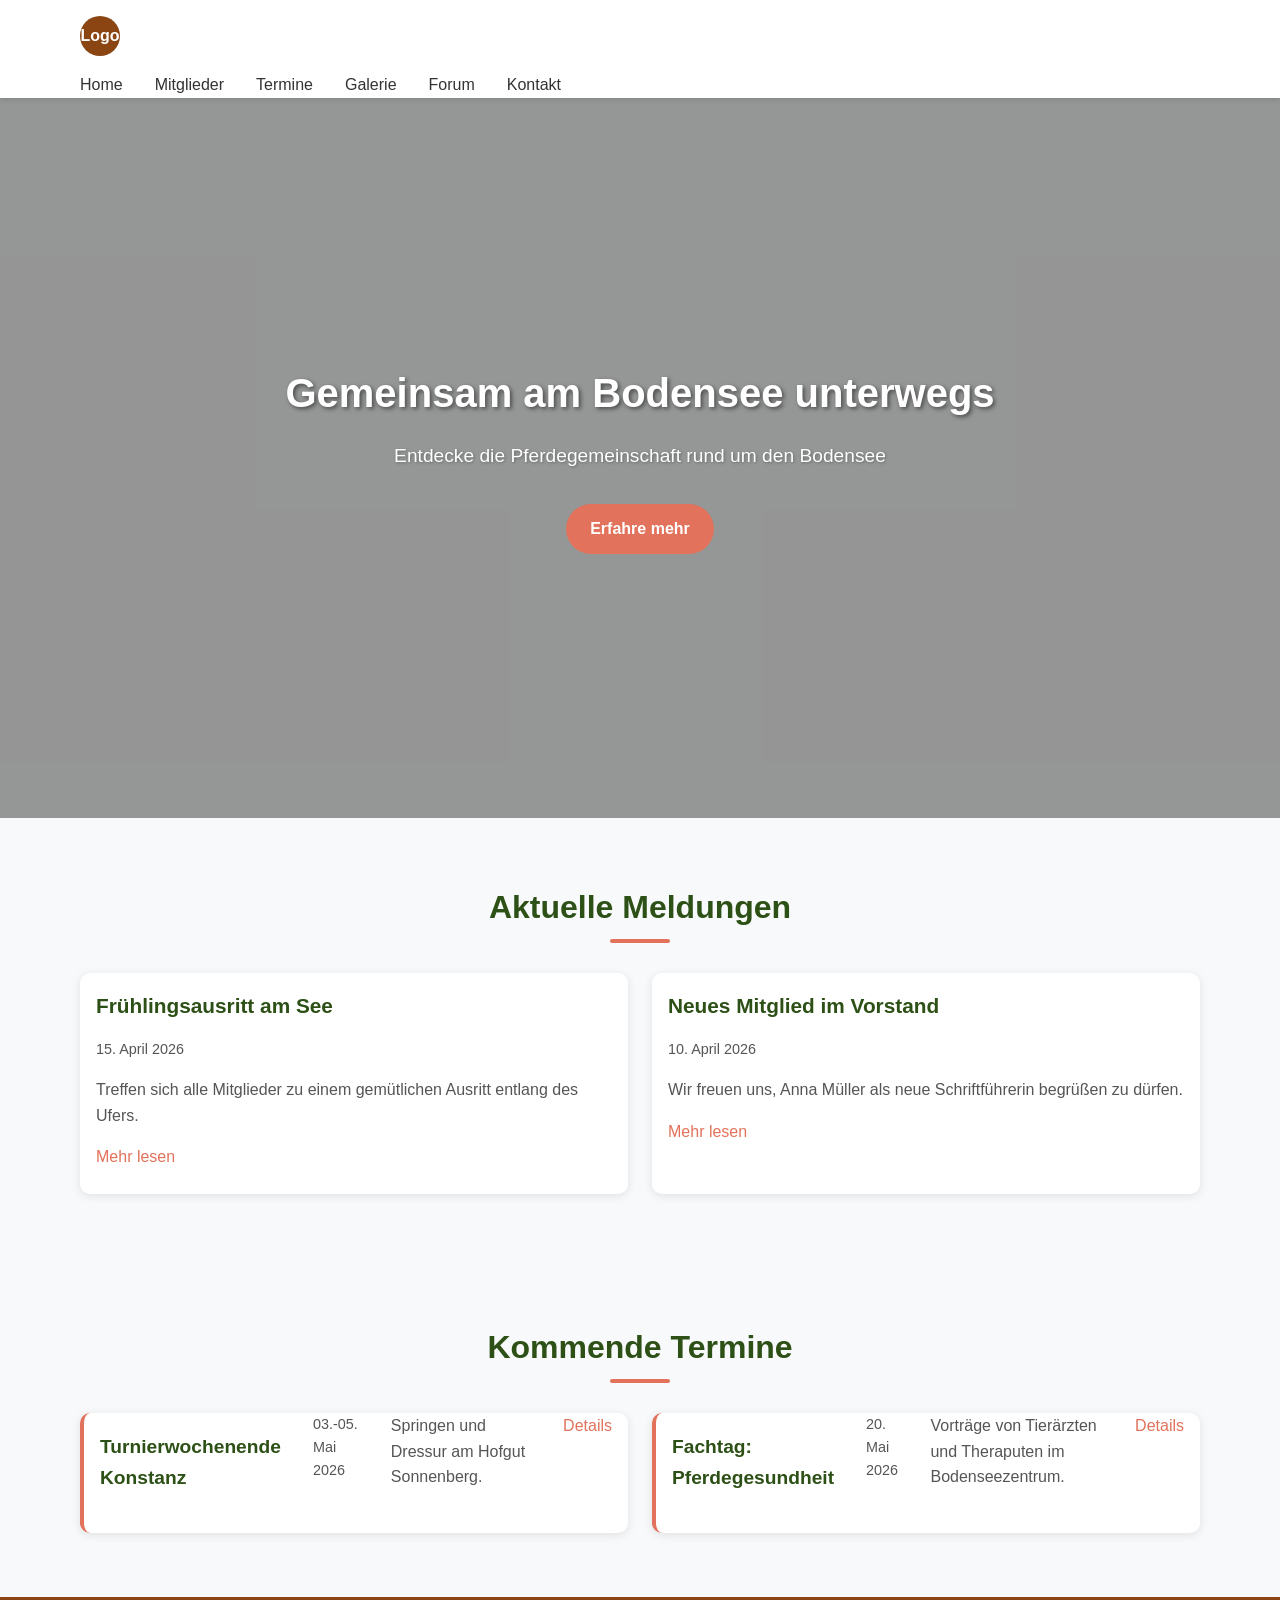
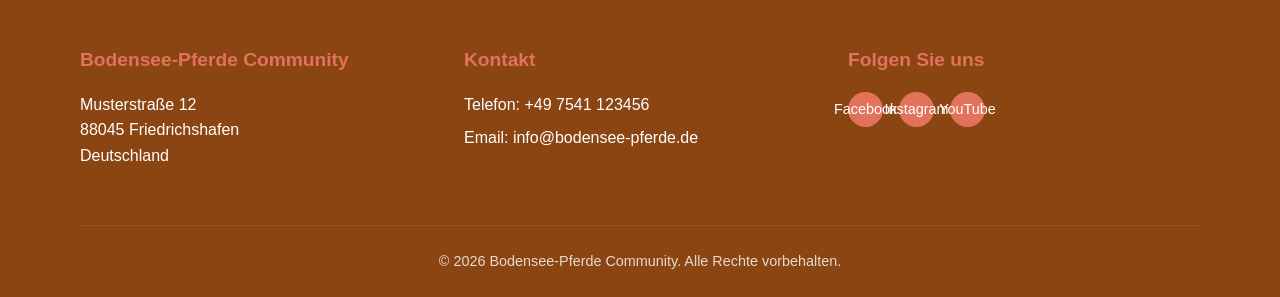
==== index.html @ fed8ab4e "Initial commit: Bodensee-Pferde Community Website" ====
<!DOCTYPE html>
<html lang="de">
<head>
    <meta charset="UTF-8">
    <meta name="viewport" content="width=device-width, initial-scale=1.0">
    <title>Bodensee-Pferde Community</title>
    <link rel="stylesheet" href="styles.css">
</head>
<body>
    <header>
        <div class="container">
            <div class="logo">
                <!-- Logo-Platzhalter -->
                <div class="logo-placeholder">Logo</div>
            </div>
            <nav class="navbar" id="navbar">
                <ul>
                    <li><a href="#">Home</a></li>
                    <li><a href="#">Mitglieder</a></li>
                    <li><a href="#">Termine</a></li>
                    <li><a href="#">Galerie</a></li>
                    <li><a href="#">Forum</a></li>
                    <li><a href="#">Kontakt</a></li>
                </ul>
            </nav>
            <button class="nav-toggle" id="nav-toggle" aria-label="Menü öffnen">
                <span class="hamburger"></span>
            </button>
        </div>
    </header>

    <section class="hero">
        <div class="hero-content">
            <h1>Gemeinsam am Bodensee unterwegs</h1>
            <p>Entdecke die Pferdegemeinschaft rund um den Bodensee</p>
            <a href="#" class="btn-primary">Erfahre mehr</a>
        </div>
    </section>

    <section class="news section">
        <div class="container">
            <h2>Aktuelle Meldungen</h2>
            <div class="news-grid">
                <article class="news-card">
                    <h3>Frühlingsausritt am See</h3>
                    <p class="news-date">15. April 2026</p>
                    <p>Treffen sich alle Mitglieder zu einem gemütlichen Ausritt entlang des Ufers.</p>
                    <a href="#" class="btn-link">Mehr lesen</a>
                </article>
                <article class="news-card">
                    <h3>Neues Mitglied im Vorstand</h3>
                    <p class="news-date">10. April 2026</p>
                    <p>Wir freuen uns, Anna Müller als neue Schriftführerin begrüßen zu dürfen.</p>
                    <a href="#" class="btn-link">Mehr lesen</a>
                </article>
            </div>
        </div>
    </section>

    <section class="events section">
        <div class="container">
            <h2>Kommende Termine</h2>
            <div class="events-grid">
                <article class="event-card">
                    <h3>Turnierwochenende Konstanz</h3>
                    <p class="event-date">03.-05. Mai 2026</p>
                    <p>Springen und Dressur am Hofgut Sonnenberg.</p>
                    <a href="#" class="btn-link">Details</a>
                </article>
                <article class="event-card">
                    <h3>Fachtag: Pferdegesundheit</h3>
                    <p class="event-date">20. Mai 2026</p>
                    <p>Vorträge von Tierärzten und Theraputen im Bodenseezentrum.</p>
                    <a href="#" class="btn-link">Details</a>
                </article>
            </div>
        </div>
    </section>

    <footer>
        <div class="container">
            <div class="footer-content">
                <div class="footer-info">
                    <h3>Bodensee-Pferde Community</h3>
                    <p>Musterstraße 12<br>
                    88045 Friedrichshafen<br>
                    Deutschland</p>
                </div>
                <div class="footer-contact">
                    <h3>Kontakt</h3>
                    <p>Telefon: +49 7541 123456</p>
                    <p>Email: info@bodensee-pferde.de</p>
                </div>
                <div class="footer-social">
                    <h3>Folgen Sie uns</h3>
                    <!-- Platzhalter für Social Media Icons -->
                    <div class="social-icons">
                        <span>Facebook</span> <span>Instagram</span> <span>YouTube</span>
                    </div>
                </div>
            </div>
            <div class="footer-bottom">
                <p>&copy; 2026 Bodensee-Pferde Community. Alle Rechte vorbehalten.</p>
            </div>
        </div>
    </footer>

    <script src="script.js"></script>
</body>
</html>
---- styles.css ----
/* Modernes, responsives Design für Bodensee-Pferde Community */
/* Mobile-First Ansatz */
/* Farbpalette: Grün #2d5016, Braun #8B4513, Terrakotta #E2725B */

:root {
    --gruen: #2d5016;
    --braun: #8B4513;
    --terrakotta: #E2725B;
    --hell: #f8f9fa;
    --dunkel: #333;
    --weiss: #fff;
}

/* Basis-Styles */
* {
    margin: 0;
    padding: 0;
    box-sizing: border-box;
}

body {
    font-family: 'Segoe UI', Tahoma, Geneva, Verdana, sans-serif;
    line-height: 1.6;
    color: var(--dunkel);
    background-color: var(--hell);
}

.container {
    width: 90%;
    max-width: 1200px;
    margin: 0 auto;
    padding: 0 1rem;
}

/* Header und Navigation */
header {
    background-color: var(--weiss);
    box-shadow: 0 2px 5px rgba(0,0,0,0.1);
    position: sticky;
    top: 0;
    z-index: 1000;
}

.logo {
    display: flex;
    align-items: center;
    padding: 1rem 0;
}

.logo-placeholder {
    background-color: var(--braun);
    color: var(--weiss);
    width: 40px;
    height: 40px;
    display: flex;
    align-items: center;
    justify-content: center;
    font-weight: bold;
    border-radius: 50%;
}

.navbar ul {
    display: flex;
    list-style: none;
    gap: 2rem;
}

.navbar a {
    text-decoration: none;
    color: var(--dunkel);
    font-weight: 500;
    transition: color 0.3s;
}

.navbar a:hover {
    color: var(--terrakotta);
}

/* Mobile Navigation Toggle */
.nav-toggle {
    display: none;
    flex-direction: column;
    justify-content: space-between;
    width: 25px;
    height: 20px;
    background: transparent;
    border: none;
    cursor: pointer;
}

.hamburger,
.hamburger::before,
.hamburger::after {
    content: '';
    display: block;
    width: 100%;
    height: 3px;
    background-color: var(--dunkel);
    border-radius: 3px;
    transition: all 0.3s ease;
}

.hamburger::before {
    transform: translateY(-8px);
}

.hamburger::after {
    transform: translateY(5px);
}

/* Hero-Bereich */
.hero {
    background-image: url('https://via.placeholder.com/1200x400/8B4513/FFFFFF?text=Pferde+Hintergrundbild');
    background-size: cover;
    background-position: center;
    height: 80vh;
    display: flex;
    align-items: center;
    justify-content: center;
    text-align: center;
    color: var(--weiss);
    position: relative;
}

.hero::before {
    content: '';
    position: absolute;
    top: 0;
    left: 0;
    right: 0;
    bottom: 0;
    background: rgba(0,0,0,0.4);
}

.hero-content {
    position: relative;
    z-index: 1;
    max-width: 800px;
    padding: 0 1rem;
}

.hero h1 {
    font-size: 2.5rem;
    margin-bottom: 1rem;
    text-shadow: 2px 2px 4px rgba(0,0,0,0.5);
}

.hero p {
    font-size: 1.2rem;
    margin-bottom: 2rem;
    text-shadow: 1px 1px 3px rgba(0,0,0,0.3);
}

.btn-primary {
    display: inline-block;
    background-color: var(--terrakotta);
    color: var(--weiss);
    padding: 0.75rem 1.5rem;
    border-radius: 30px;
    text-decoration: none;
    font-weight: 600;
    transition: all 0.3s;
    border: none;
    cursor: pointer;
}

.btn-primary:hover {
    background-color: #d8634a;
    transform: translateY(-3px);
    box-shadow: 0 4px 8px rgba(0,0,0,0.2);
}

/* Sektionen */
.section {
    padding: 4rem 0;
}

.section h2 {
    text-align: center;
    margin-bottom: 2.5rem;
    color: var(--gruen);
    font-size: 2rem;
    position: relative;
}

.section h2::after {
    content: '';
    position: absolute;
    bottom: -10px;
    left: 50%;
    transform: translateX(-50%);
    width: 60px;
    height: 4px;
    background-color: var(--terrakotta);
    border-radius: 2px;
}

/* News-Bereich */
.news-grid {
    display: grid;
    grid-template-columns: repeat(auto-fit, minmax(280px, 1fr));
    gap: 1.5rem;
}

.news-card {
    background-color: var(--weiss);
    border-radius: 10px;
    overflow: hidden;
    box-shadow: 0 2px 10px rgba(0,0,0,0.1);
    transition: transform 0.3s, box-shadow 0.3s;
}

.news-card:hover {
    transform: translateY(-5px);
    box-shadow: 0 5px 15px rgba(0,0,0,0.15);
}

.news-card h3 {
    color: var(--gruen);
    margin: 1rem;
    font-size: 1.3rem;
}

.news-date {
    display: block;
    color: #666;
    margin: 0 1rem 0.5rem;
    font-size: 0.9rem;
}

.news-card p {
    margin: 0 1rem 1rem;
    color: #555;
}

.btn-link {
    display: inline-block;
    color: var(--terrakotta);
    text-decoration: none;
    font-weight: 500;
    margin: 0 1rem 1.5rem;
    transition: color 0.3s;
}

.btn-link:hover {
    color: var(--braun);
    text-decoration: underline;
}

/* Termine-Bereich */
.events-grid {
    display: grid;
    grid-template-columns: repeat(auto-fit, minmax(280px, 1fr));
    gap: 1.5rem;
}

.event-card {
    background-color: var(--weiss);
    border-left: 4px solid var(--terrakotta);
    border-radius: 0 8px 8px 0;
    overflow: hidden;
    box-shadow: 0 2px 10px rgba(0,0,0,0.1);
    transition: transform 0.3s, box-shadow 0.3s;
}

.event-card:hover {
    transform: translateY(-5px);
    box-shadow: 0 5px 15px rgba(0,0,0,0.15);
}

.event-card h3 {
    color: var(--gruen);
    margin: 1.2rem 1rem 0.5rem;
    font-size: 1.2rem;
}

.event-date {
    display: block;
    color: #666;
    margin: 0 1rem 0.5rem;
    font-size: 0.9rem;
    font-weight: 500;
}

.event-card p {
    margin: 0 1rem 1rem;
    color: #555;
}

/* Footer */
footer {
    background-color: var(--braun);
    color: var(--weiss);
}

.footer-content {
    display: grid;
    grid-template-columns: repeat(auto-fit, minmax(250px, 1fr));
    gap: 2rem;
    padding: 3rem 0;
}

.footer-info h3,
.footer-contact h3,
.footer-social h3 {
    margin-bottom: 1rem;
    color: var(--terrakotta);
    font-size: 1.2rem;
}

.footer-info p {
    margin-bottom: 0.5rem;
    line-height: 1.6;
}

.footer-contact p {
    margin-bottom: 0.5rem;
}

.social-icons {
    display: flex;
    gap: 1rem;
    margin-top: 1rem;
}

.social-icons span {
    background-color: var(--terrakotta);
    color: var(--weiss);
    width: 35px;
    height: 35px;
    display: flex;
    align-items: center;
    justify-content: center;
    border-radius: 50%;
    font-size: 0.9rem;
    cursor: pointer;
    transition: background-color 0.3s;
}

.social-icons span:hover {
    background-color: #d8634a;
}

.footer-bottom {
    text-align: center;
    padding: 1.5rem 0;
    border-top: 1px solid rgba(255,255,255,0.1);
    font-size: 0.9rem;
    opacity: 0.8;
}

/* Tabs */
.tabs {
    display: flex;
    margin-bottom: 2rem;
    border-bottom: 1px solid #eee;
}

.tab-btn {
    background: none;
    border: none;
    padding: 0.75rem 1.5rem;
    cursor: pointer;
    font-size: 1rem;
    font-weight: 500;
    color: #666;
    border-bottom: 2px solid transparent;
    transition: all 0.3s;
}

.tab-btn.active {
    color: var(--gruen);
    border-bottom-color: var(--terrakotta);
}

.tab-btn:hover:not(.active) {
    color: var(--terrakotta);
}

.tab-pane {
    display: none;
}

.tab-pane.active {
    display: block;
}

/* Auth Forms */
.auth-form {
    max-width: 400px;
    margin: 0 auto;
}

.form-group {
    margin-bottom: 1.5rem;
}

.form-group label {
    display: block;
    margin-bottom: 0.5rem;
    font-weight: 500;
    color: var(--dunkel);
}

.form-group input {
    width: 100%;
    padding: 0.75rem;
    border: 1px solid #ddd;
    border-radius: 4px;
    font-size: 1rem;
    transition: border-color 0.3s;
}

.form-group input:focus {
    outline: none;
    border-color: var(--terrakotta);
}

.btn-block {
    width: 100%;
    padding: 0.75rem;
    margin-top: 1rem;
}

.auth-footer {
    text-align: center;
    margin-top: 1rem;
    font-size: 0.9rem;
    color: #666;
}

.auth-footer a {
    color: var(--terrakotta);
    text-decoration: none;
}

.auth-footer a:hover {
    text-decoration: underline;
}

/* Member Directory */
.member-filters {
    display: flex;
    gap: 1rem;
    margin-bottom: 2rem;
    flex-wrap: wrap;
}

.search-input {
    padding: 0.75rem;
    border: 1px solid #ddd;
    border-radius: 4px;
    width: 250px;
    font-size: 1rem;
}

.filter-select {
    padding: 0.75rem;
    border: 1px solid #ddd;
    border-radius: 4px;
    background-color: var(--weiss);
    font-size: 1rem;
    cursor: pointer;
}

.member-grid {
    display: grid;
    grid-template-columns: repeat(auto-fill, minmax(280px, 1fr));
    gap: 1.5rem;
}

.member-card {
    background-color: var(--weiss);
    border-radius: 10px;
    overflow: hidden;
    box-shadow: 0 2px 10px rgba(0,0,0,0.1);
    transition: transform 0.3s, box-shadow 0.3s;
    display: flex;
}

.member-card:hover {
    transform: translateY(-5px);
    box-shadow: 0 5px 15px rgba(0,0,0,0.15);
}

.member-avatar {
    width: 80px;
    height: 80px;
    background-color: #f0f0f0;
    display: flex;
    align-items: center;
    justify-content: center;
}

.avatar-placeholder {
    width: 50px;
    height: 50px;
    background-color: #ccc;
    border-radius: 50%;
    display: flex;
    align-items: center;
    justify-content: center;
    color: #666;
    font-size: 0.9rem;
}

.member-info {
    padding: 1.5rem;
    flex: 1;
}

.member-info h3 {
    color: var(--gruen);
    margin-bottom: 0.5rem;
}

.member-location {
    color: #666;
    font-size: 0.9rem;
    margin-bottom: 0.5rem;
}

.member-status {
    display: inline-block;
    padding: 0.25rem 0.5rem;
    border-radius: 12px;
    font-size: 0.85rem;
    font-weight: 500;
    margin-bottom: 1rem;
}

.status-premium {
    background-color: rgba(226, 114, 91, 0.1);
    color: var(--terrakotta);
}

.status-active {
    background-color: rgba(45, 80, 22, 0.1);
    color: var(--gruen);
}

.member-bio {
    color: #555;
    line-height: 1.5;
}

/* Events Page */
.event-filters {
    display: flex;
    gap: 1rem;
    margin-bottom: 2rem;
    flex-wrap: wrap;
}

.event-calendar {
    /* Grid layout for events */
}

.event-card {
    display: flex;
    background-color: var(--weiss);
    border-radius: 10px;
    overflow: hidden;
    box-shadow: 0 2px 10px rgba(0,0,0,0.1);
    transition: transform 0.3s, box-shadow 0.3s;
    height: 120px;
}

.event-card:hover {
    transform: translateY(-5px);
    box-shadow: 0 5px 15px rgba(0,0,0,0.15);
}

.event-date-badge {
    width: 60px;
    background-color: var(--terrakotta);
    color: var(--weiss);
    display: flex;
    flex-direction: column;
    align-items: center;
    justify-content: center;
    padding: 0.5rem;
}

.day {
    font-size: 1.5rem;
    font-weight: bold;
    display: block;
}

.month {
    font-size: 0.9rem;
    text-transform: uppercase;
    display: block;
}

.event-content {
    flex: 1;
    padding: 1rem;
    display: flex;
    flex-direction: column;
    justify-content: space-between;
}

.event-content h3 {
    color: var(--gruen);
    margin-bottom: 0.5rem;
}

.event-time {
    color: #666;
    font-size: 0.9rem;
    margin-bottom: 0.5rem;
}

.event-location {
    color: #666;
    font-size: 0.9rem;
    margin-bottom: 0.5rem;
}

.event-description {
    color: #555;
    flex-grow: 1;
    margin-bottom: 1rem;
    line-height: 1.4;
}

.event-tags {
    display: flex;
    gap: 0.5rem;
    flex-wrap: wrap;
}

.tag {
    background-color: #f0f0f0;
    color: #666;
    padding: 0.25rem 0.5rem;
    border-radius: 12px;
    font-size: 0.85rem;
}

.tag-turnier {
    background-color: rgba(226, 114, 91, 0.1);
    color: var(--terrakotta);
}

.tag-springen {
    background-color: rgba(226, 114, 91, 0.1);
    color: var(--terrakotta);
}

.tag-ausritt {
    background-color: rgba(45, 80, 22, 0.1);
    color: var(--gruen);
}

.tag-gesellig {
    background-color: rgba(45, 80, 22, 0.1);
    color: var(--gruen);
}

.tag-seminar {
    background-color: rgba(226, 114, 91, 0.1);
    color: var(--terrakotta);
}

.tag-gesundheit {
    background-color: rgba(226, 114, 91, 0.1);
    color: var(--terrakotta);
}

/* Gallery Page */
.gallery-filters {
    display: flex;
    gap: 1rem;
    margin-bottom: 2rem;
    flex-wrap: wrap;
}

.gallery-grid {
    display: grid;
    grid-template-columns: repeat(auto-fill, minmax(280px, 1fr));
    gap: 1.5rem;
}

.gallery-item {
    position: relative;
    overflow: hidden;
    border-radius: 10px;
    box-shadow: 0 2px 10px rgba(0,0,0,0.1);
    transition: transform 0.3s;
}

.gallery-item:hover {
    transform: translateY(-5px);
}

.gallery-item img {
    width: 100%;
    height: auto;
    display: block;
    transition: transform 0.5s;
}

.gallery-item:hover img {
    transform: scale(1.05);
}

.gallery-overlay {
    position: absolute;
    bottom: 0;
    left: 0;
    right: 0;
    background: rgba(0,0,0,0.6);
    color: var(--weiss);
    padding: 1rem;
    transform: translateY(100%);
    transition: transform 0.3s;
}

.gallery-item:hover .gallery-overlay {
    transform: translateY(0);
}

.gallery-overlay h3 {
    margin-bottom: 0.5rem;
}

.gallery-category {
    display: inline-block;
    background-color: rgba(255,255,255,0.2);
    padding: 0.25rem 0.5rem;
    border-radius: 12px;
    font-size: 0.85rem;
    margin-bottom: 0.5rem;
}

/* Utility Classes */
.text-center {
    text-align: center;
}

.mt-4 {
    margin-top: 2rem;
}

.w-50 {
    width: 50%;
}

.btn-outline {
    display: inline-block;
    background-color: transparent;
    color: var(--terrakotta);
    border: 2px solid var(--terrakotta);
    padding: 0.75rem 1.5rem;
    border-radius: 30px;
    text-decoration: none;
    font-weight: 600;
    transition: all 0.3s;
}

.btn-outline:hover {
    background-color: var(--terrakotta);
    color: var(--weiss);
}

/* Responsivität */
@media (max-width: 768px) {
    .navbar {
        position: fixed;
        top: 0;
        left: -100%;
        width: 100%;
        height: 100vh;
        background-color: var(--weiss);
        flex-direction: column;
        align-items: center;
        justify-content: center;
        gap: 3rem;
        transition: left 0.3s ease;
        box-shadow: 5px 0 10px rgba(0,0,0,0.2);
        z-index: 999;
    }
    
    .navbar.active {
        left: 0;
    }
    
    .nav-toggle {
        display: flex;
    }
    
    .hero {
        height: 60vh;
    }
    
    .hero h1 {
        font-size: 2rem;
    }
    
    .hero p {
        font-size: 1rem;
    }
    
    .section {
        padding: 2.5rem 0;
    }
    
    .section h2 {
        font-size: 1.8rem;
        margin-bottom: 2rem;
    }
    
    .footer-content {
        grid-template-columns: 1fr;
        text-align: center;
    }
    
    .footer-info,
    .footer-contact,
    .footer-social {
        margin-bottom: 2rem;
    }
    
    .social-icons {
        justify-content: center;
    }
    
    /* Adjust tabs for mobile */
    .tabs {
        flex-wrap: wrap;
    }
    
    .tab-btn {
        padding: 0.5rem 1rem;
        font-size: 0.9rem;
    }
    
    .member-filters,
    .event-filters,
    .gallery-filters {
        flex-direction: column;
        align-items: stretch;
    }
    
    .search-input,
    .filter-select {
        width: 100%;
    }
    
    .member-grid,
    .gallery-grid {
        grid-template-columns: 1fr;
    }
    
    .member-card {
        flex-direction: column;
    }
    
    .member-avatar {
        width: 60px;
        height: 60px;
    }
    
    .event-card {
        flex-direction: column;
        height: auto;
    }
    
    .event-date-badge {
        flex-direction: row;
        width: 100%;
        justify-content: center;
        gap: 0.5rem;
    }
    
    .day {
        font-size: 1.2rem;
    }
    
    .month {
        font-size: 0.85rem;
    }
    
    .event-content {
        padding: 1.5rem;
    }
}

@media (max-width: 480px) {
    .hero {
        height: 50vh;
    }
    
    .hero h1 {
        font-size: 1.8rem;
    }
    
    .hero p {
        font-size: 0.9rem;
    }
    
    .btn-primary {
        padding: 0.6rem 1.2rem;
        font-size: 0.9rem;
    }
    
    .news-grid,
    .events-grid {
        grid-template-columns: 1fr;
    }
    
    .auth-form {
        margin: 0 1rem;
    }
    
    .tab-btn {
        padding: 0.5rem;
        font-size: 0.85rem;
    }
    
    .member-info h3 {
        font-size: 1.1rem;
    }
}
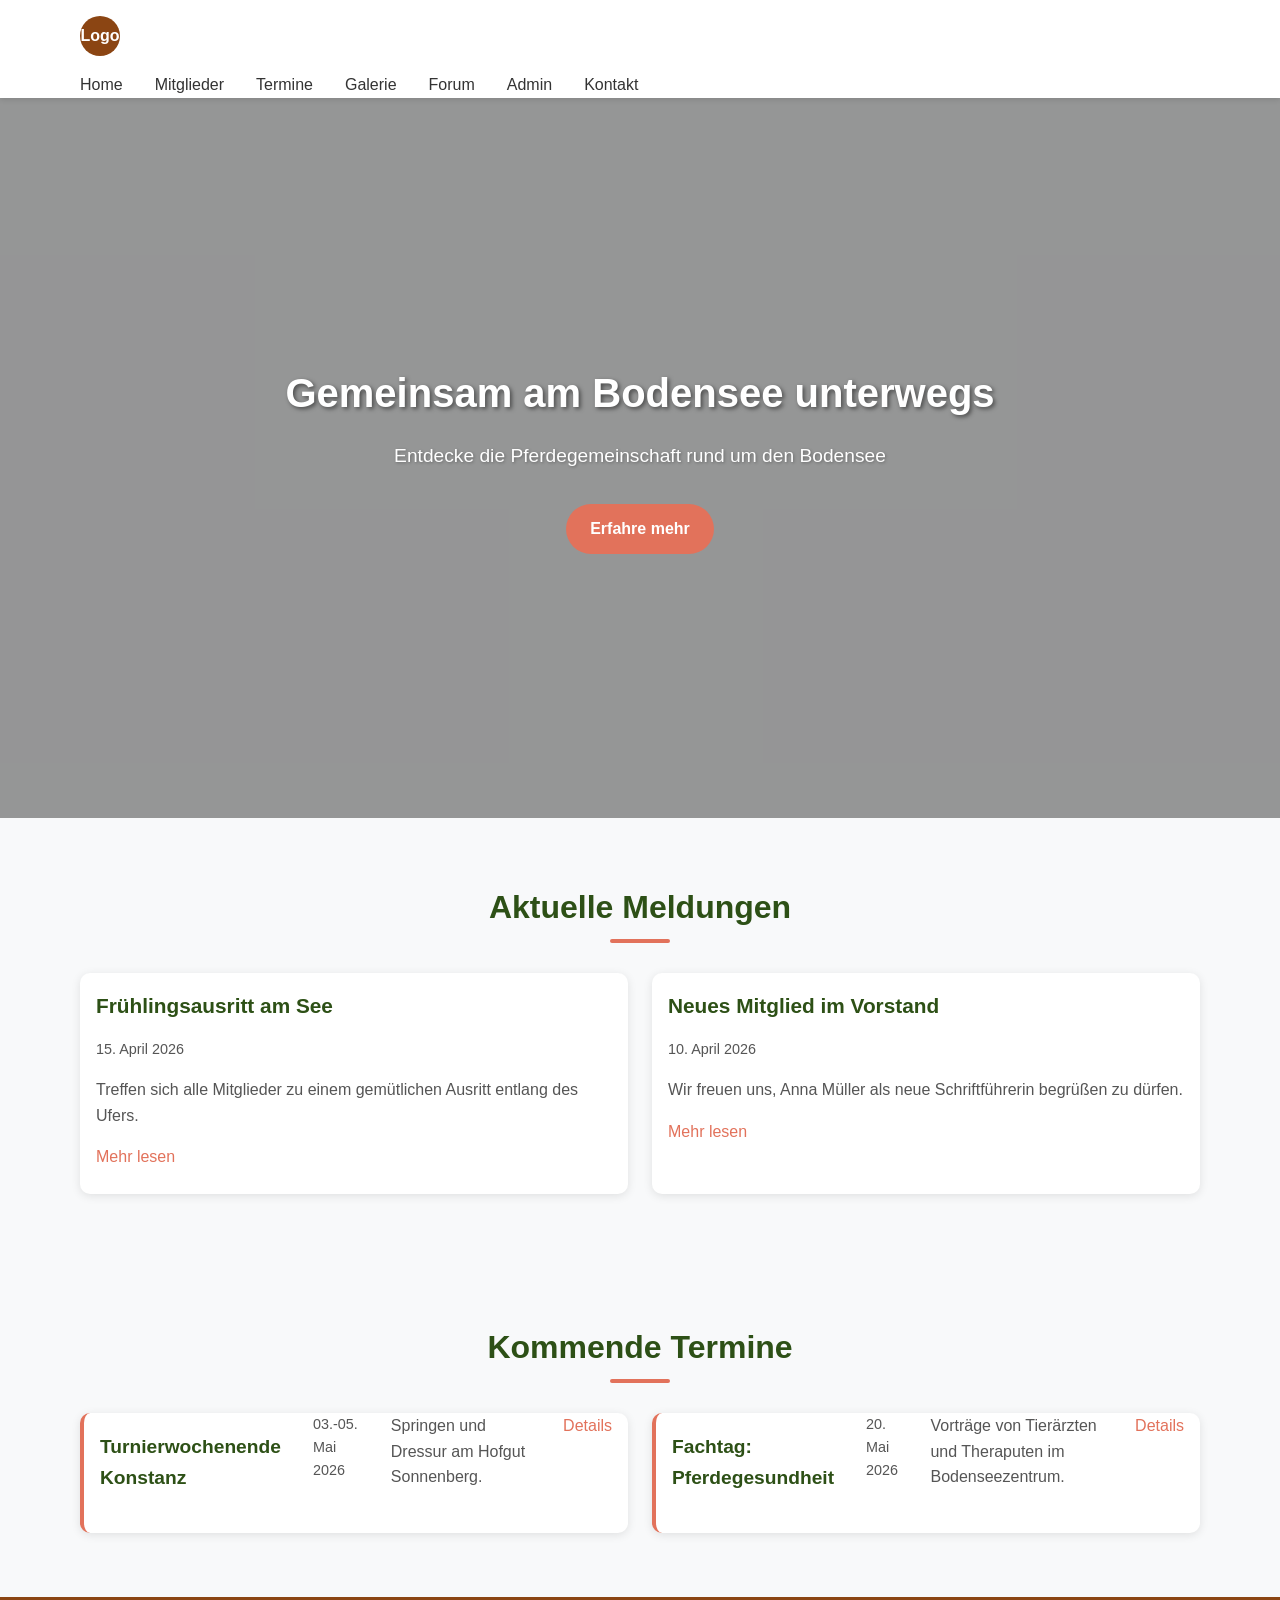
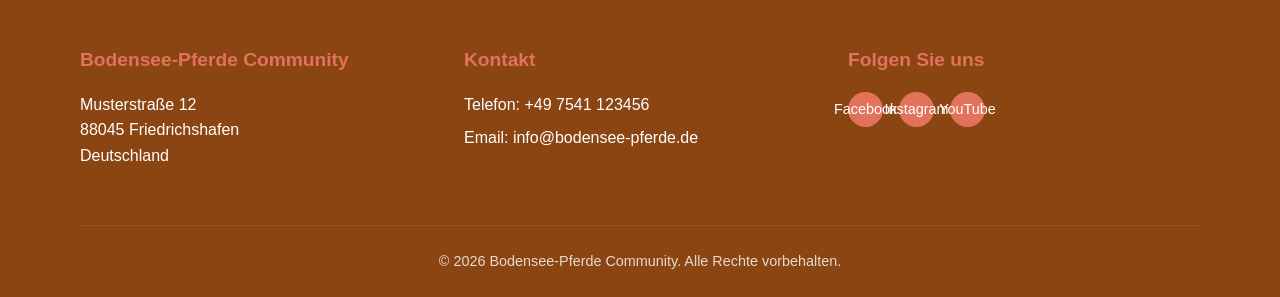
==== commit d5a7037a: "Add Admin link to index.html and Firestore integration for members management" ====
--- a/index.html
+++ b/index.html
@@ -15,11 +15,12 @@
             </div>
             <nav class="navbar" id="navbar">
                 <ul>
-                    <li><a href="#">Home</a></li>
-                    <li><a href="#">Mitglieder</a></li>
-                    <li><a href="#">Termine</a></li>
-                    <li><a href="#">Galerie</a></li>
+                    <li><a href="index.html">Home</a></li>
+                    <li><a href="mitglieder.html">Mitglieder</a></li>
+                    <li><a href="termine.html">Termine</a></li>
+                    <li><a href="galerie.html">Galerie</a></li>
                     <li><a href="#">Forum</a></li>
+                    <li><a href="admin-dashboard.html">Admin</a></li>
                     <li><a href="#">Kontakt</a></li>
                 </ul>
             </nav>
